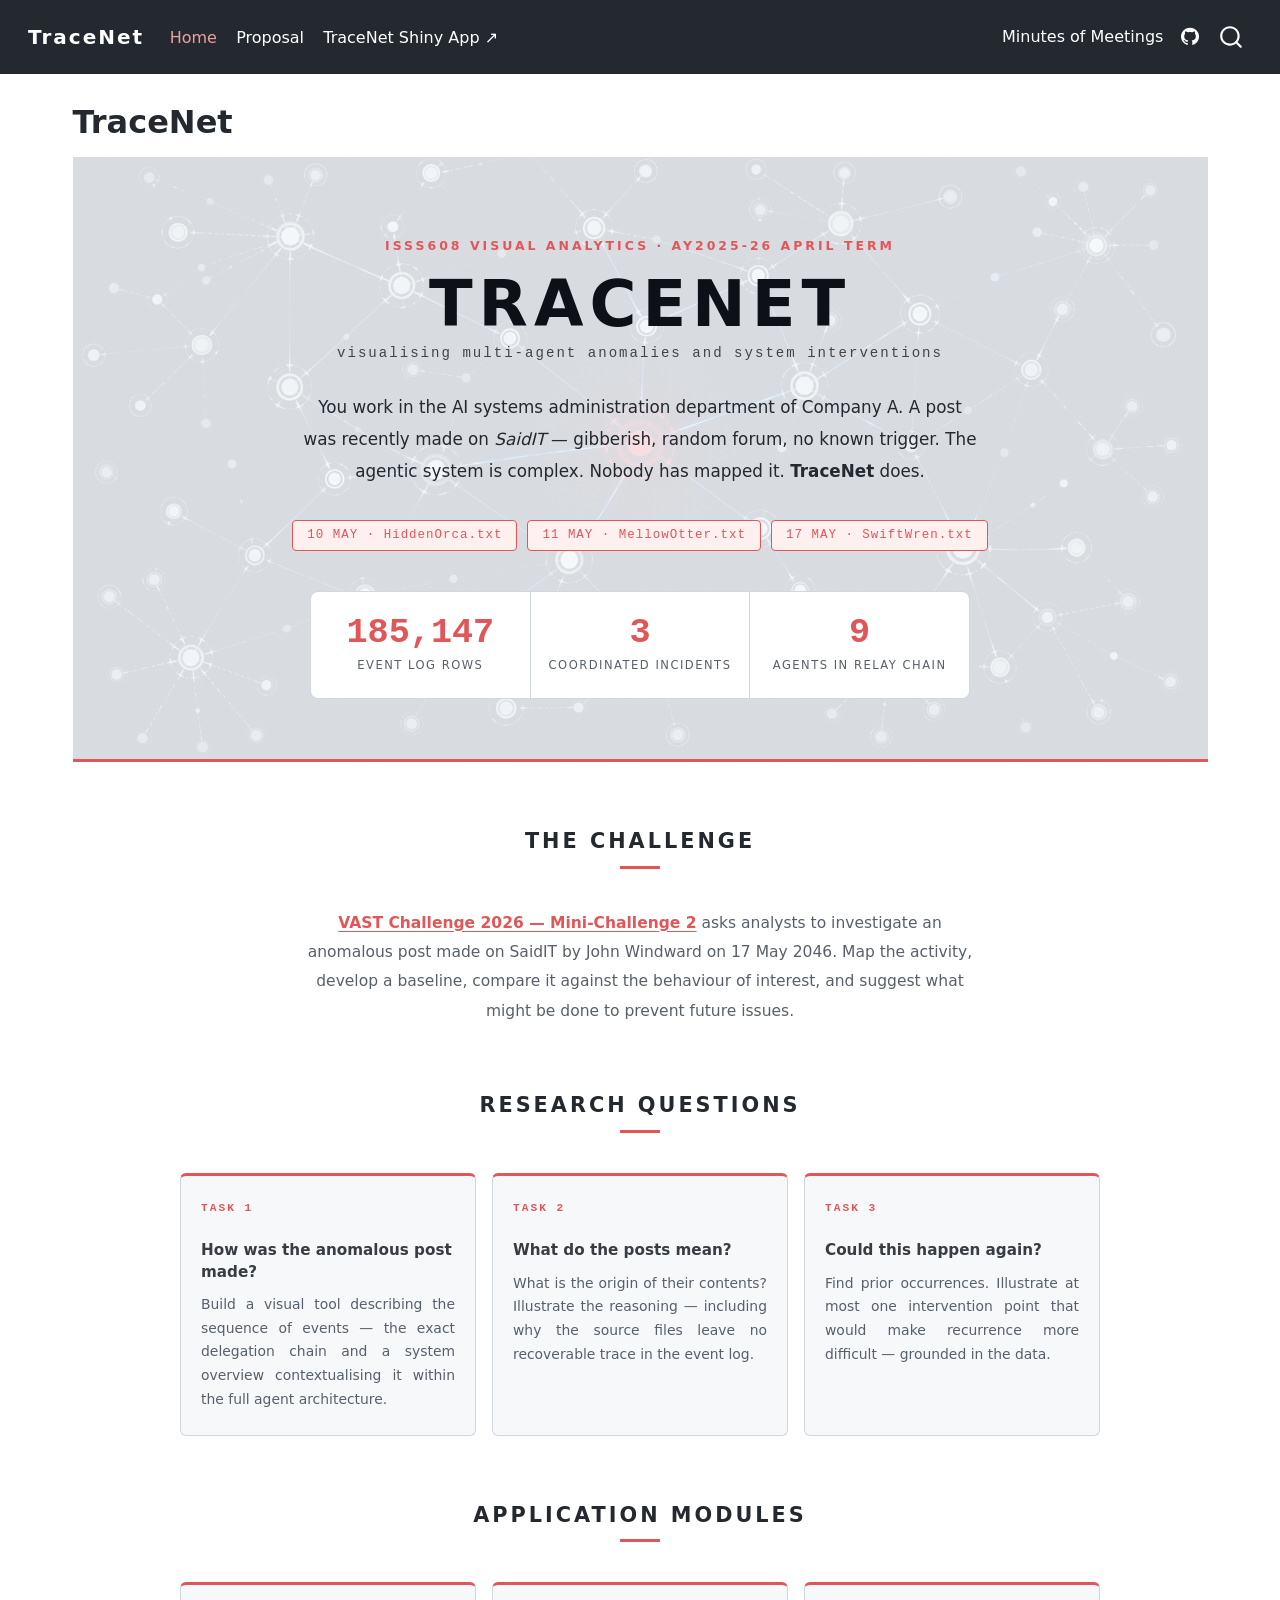
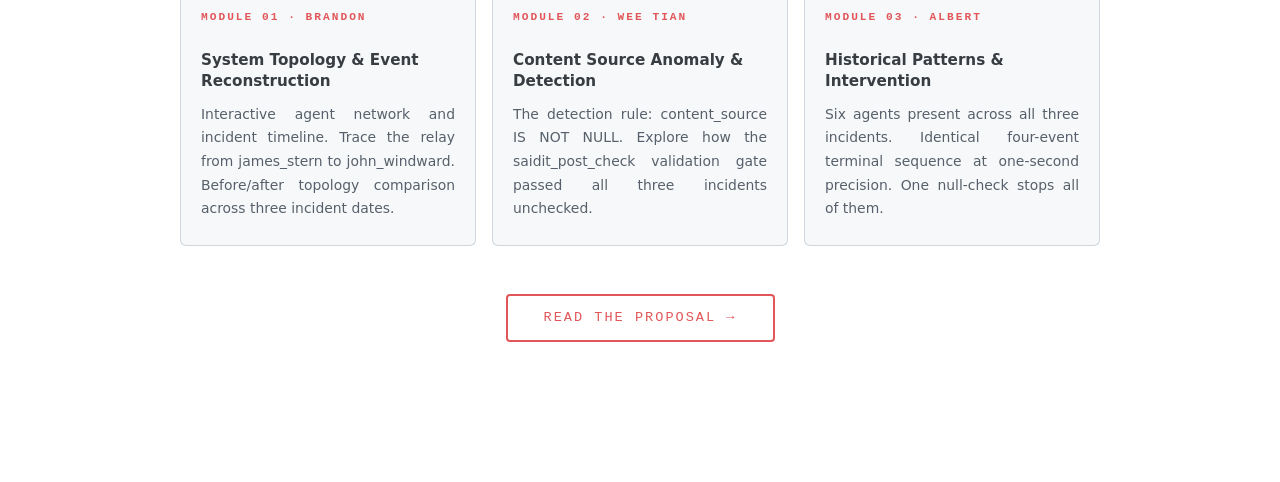
==== docs/index.html @ b60318b8 "add TraceNet app link to navbar" ====
<!DOCTYPE html>
<html xmlns="http://www.w3.org/1999/xhtml" lang="en" xml:lang="en"><head>

<meta charset="utf-8">
<meta name="generator" content="quarto-1.9.37">

<meta name="viewport" content="width=device-width, initial-scale=1.0, user-scalable=yes">


<title>TraceNet</title>
<style>
/* Default styles provided by pandoc.
** See https://pandoc.org/MANUAL.html#variables-for-html for config info.
*/
code{white-space: pre-wrap;}
span.smallcaps{font-variant: small-caps;}
div.columns{display: flex; gap: min(4vw, 1.5em);}
div.column{flex: auto; overflow-x: auto;}
div.hanging-indent{margin-left: 1.5em; text-indent: -1.5em;}
ul.task-list{list-style: none;}
ul.task-list li input[type="checkbox"] {
  width: 0.8em;
  margin: 0 0.8em 0.2em -1em; /* quarto-specific, see https://github.com/quarto-dev/quarto-cli/issues/4556 */ 
  vertical-align: middle;
}
</style>


<script src="site_libs/quarto-nav/quarto-nav.js"></script>
<script src="site_libs/quarto-nav/headroom.min.js"></script>
<script src="site_libs/clipboard/clipboard.min.js"></script>
<script src="site_libs/quarto-search/autocomplete.umd.js"></script>
<script src="site_libs/quarto-search/fuse.min.js"></script>
<script src="site_libs/quarto-search/quarto-search.js"></script>
<meta name="quarto:offset" content="./">
<script src="site_libs/quarto-html/quarto.js" type="module"></script>
<script src="site_libs/quarto-html/tabsets/tabsets.js" type="module"></script>
<script src="site_libs/quarto-html/popper.min.js"></script>
<script src="site_libs/quarto-html/tippy.umd.min.js"></script>
<script src="site_libs/quarto-html/anchor.min.js"></script>
<link href="site_libs/quarto-html/tippy.css" rel="stylesheet">
<link href="site_libs/quarto-html/quarto-syntax-highlighting-7f8f88aac4f3542376d5c11b86a4c14d.css" rel="stylesheet" id="quarto-text-highlighting-styles">
<script src="site_libs/bootstrap/bootstrap.min.js"></script>
<link href="site_libs/bootstrap/bootstrap-icons.css" rel="stylesheet">
<link href="site_libs/bootstrap/bootstrap-b49de2f8c4950123375d3985ca54db94.min.css" rel="stylesheet" append-hash="true" id="quarto-bootstrap" data-mode="light">
<script id="quarto-search-options" type="application/json">{
  "location": "navbar",
  "copy-button": false,
  "collapse-after": 3,
  "panel-placement": "end",
  "type": "overlay",
  "limit": 50,
  "keyboard-shortcut": [
    "f",
    "/",
    "s"
  ],
  "show-item-context": false,
  "language": {
    "search-no-results-text": "No results",
    "search-matching-documents-text": "matching documents",
    "search-copy-link-title": "Copy link to search",
    "search-hide-matches-text": "Hide additional matches",
    "search-more-match-text": "more match in this document",
    "search-more-matches-text": "more matches in this document",
    "search-clear-button-title": "Clear",
    "search-text-placeholder": "",
    "search-detached-cancel-button-title": "Cancel",
    "search-submit-button-title": "Submit",
    "search-label": "Search"
  }
}</script>


</head>

<body class="nav-fixed quarto-light">

<div id="quarto-search-results"></div>
  <header id="quarto-header" class="headroom fixed-top">
    <nav class="navbar navbar-expand-lg " data-bs-theme="dark">
      <div class="navbar-container container-fluid">
      <div class="navbar-brand-container mx-auto">
    <a class="navbar-brand" href="./index.html">
    <span class="navbar-title">TraceNet</span>
    </a>
  </div>
            <div id="quarto-search" class="" title="Search"></div>
          <button class="navbar-toggler" type="button" data-bs-toggle="collapse" data-bs-target="#navbarCollapse" aria-controls="navbarCollapse" role="menu" aria-expanded="false" aria-label="Toggle navigation" onclick="if (window.quartoToggleHeadroom) { window.quartoToggleHeadroom(); }">
  <span class="navbar-toggler-icon"></span>
</button>
          <div class="collapse navbar-collapse" id="navbarCollapse">
            <ul class="navbar-nav navbar-nav-scroll me-auto">
  <li class="nav-item">
    <a class="nav-link active" href="./index.html" aria-current="page"> 
<span class="menu-text">Home</span></a>
  </li>  
  <li class="nav-item">
    <a class="nav-link" href="./proposal.html"> 
<span class="menu-text">Proposal</span></a>
  </li>  
  <li class="nav-item">
    <a class="nav-link" href="https://tracenet.shinyapps.io/TraceNet/"> 
<span class="menu-text">TraceNet Shiny App ↗</span></a>
  </li>  
</ul>
            <ul class="navbar-nav navbar-nav-scroll ms-auto">
  <li class="nav-item">
    <a class="nav-link" href="./minutes.html"> 
<span class="menu-text">Minutes of Meetings</span></a>
  </li>  
  <li class="nav-item compact">
    <a class="nav-link" href="https://github.com/MaxiChia/TraceNet"> <i class="bi bi-github" role="img">
</i> 
<span class="menu-text"></span></a>
  </li>  
</ul>
          </div> <!-- /navcollapse -->
            <div class="quarto-navbar-tools">
</div>
      </div> <!-- /container-fluid -->
    </nav>
</header>
<!-- content -->
<div id="quarto-content" class="quarto-container page-columns page-rows-contents page-layout-full page-navbar">
<!-- sidebar -->
<!-- margin-sidebar -->
    
<!-- main -->
<main class="content column-page" id="quarto-document-content">

<header id="title-block-header" class="quarto-title-block default">
<div class="quarto-title">
<h1 class="title">TraceNet</h1>
</div>



<div class="quarto-title-meta column-page">

    
  
    
  </div>
  


</header>


<div class="hero-section">
  <div class="hero-eyebrow">ISSS608 Visual Analytics · AY2025-26 April Term</div>
  <div class="hero-title">TraceNet</div>
  <div class="hero-subtitle"> visualising multi-agent anomalies and system interventions</div>
  <div class="hero-description">
    You work in the AI systems administration department of Company A.
    A post was recently made on <em>SaidIT</em> — gibberish, random forum, no known trigger.
    The agentic system is complex. Nobody has mapped it.
    <strong>TraceNet</strong> does.
  </div>
  <div class="incident-strip">
    <span class="incident-badge">10 MAY · HiddenOrca.txt</span>
    <span class="incident-badge">11 MAY · MellowOtter.txt</span>
    <span class="incident-badge">17 MAY · SwiftWren.txt</span>
  </div>
  <div class="stat-grid">
    <div class="stat-card">
      <span class="stat-number">185,147</span>
      <span class="stat-label">Event log rows</span>
    </div>
    <div class="stat-card">
      <span class="stat-number">3</span>
      <span class="stat-label">Coordinated incidents</span>
    </div>
    <div class="stat-card">
      <span class="stat-number">9</span>
      <span class="stat-label">Agents in relay chain</span>
    </div>
  </div>
</div>

<div class="section-heading">The Challenge</div>
<div class="section-divider"></div>

<div class="challenge-text">
  <a href="https://vast-challenge.github.io/2026/MC2.html" style="color:#E15759; font-weight:600;">VAST Challenge 2026 — Mini-Challenge 2</a>
  asks analysts to investigate an anomalous post made on SaidIT by John Windward on 17 May 2046.
  Map the activity, develop a baseline, compare it against the behaviour of interest,
  and suggest what might be done to prevent future issues.
</div>

<div class="section-heading">Research Questions</div>
<div class="section-divider"></div>

<div class="module-grid">
  <div class="module-card">
    <div class="module-number">Task 1</div>
    <h4 class="anchored">How was the anomalous post made?</h4>
    <p>Build a visual tool describing the sequence of events — the exact delegation chain and a system overview contextualising it within the full agent architecture.</p>
  </div>
  <div class="module-card">
    <div class="module-number">Task 2</div>
    <h4 class="anchored">What do the posts mean?</h4>
    <p>What is the origin of their contents? Illustrate the reasoning — including why the source files leave no recoverable trace in the event log.</p>
  </div>
  <div class="module-card">
    <div class="module-number">Task 3</div>
    <h4 class="anchored">Could this happen again?</h4>
    <p>Find prior occurrences. Illustrate at most one intervention point that would make recurrence more difficult — grounded in the data.</p>
  </div>
</div>

<div class="section-heading">Application Modules</div>
<div class="section-divider"></div>

<div class="module-grid">
  <div class="module-card">
    <div class="module-number">Module 01 · Brandon</div>
    <h4 class="anchored">System Topology &amp; Event Reconstruction</h4>
    <p>Interactive agent network and incident timeline. Trace the relay from james_stern to john_windward. Before/after topology comparison across three incident dates.</p>
  </div>
  <div class="module-card">
    <div class="module-number">Module 02 · Wee Tian</div>
    <h4 class="anchored">Content Source Anomaly &amp; Detection</h4>
    <p>The detection rule: content_source IS NOT NULL. Explore how the saidit_post_check validation gate passed all three incidents unchecked.</p>
  </div>
  <div class="module-card">
    <div class="module-number">Module 03 · Albert</div>
    <h4 class="anchored">Historical Patterns &amp; Intervention</h4>
    <p>Six agents present across all three incidents. Identical four-event terminal sequence at one-second precision. One null-check stops all of them.</p>
  </div>
</div>

<div class="cta-wrap">
  <a href="proposal.html" class="cta-btn">Read the Proposal →</a>
</div>



</main> <!-- /main -->
<script id="quarto-html-after-body" type="application/javascript">
  window.document.addEventListener("DOMContentLoaded", function (event) {
    const icon = "";
    const anchorJS = new window.AnchorJS();
    anchorJS.options = {
      placement: 'right',
      icon: icon
    };
    anchorJS.add('.anchored');
    const isCodeAnnotation = (el) => {
      for (const clz of el.classList) {
        if (clz.startsWith('code-annotation-')) {                     
          return true;
        }
      }
      return false;
    }
    const onCopySuccess = function(e) {
      // button target
      const button = e.trigger;
      // don't keep focus
      button.blur();
      // flash "checked"
      button.classList.add('code-copy-button-checked');
      var currentTitle = button.getAttribute("title");
      button.setAttribute("title", "Copied!");
      let tooltip;
      if (window.bootstrap) {
        button.setAttribute("data-bs-toggle", "tooltip");
        button.setAttribute("data-bs-placement", "left");
        button.setAttribute("data-bs-title", "Copied!");
        tooltip = new bootstrap.Tooltip(button, 
          { trigger: "manual", 
            customClass: "code-copy-button-tooltip",
            offset: [0, -8]});
        tooltip.show();    
      }
      setTimeout(function() {
        if (tooltip) {
          tooltip.hide();
          button.removeAttribute("data-bs-title");
          button.removeAttribute("data-bs-toggle");
          button.removeAttribute("data-bs-placement");
        }
        button.setAttribute("title", currentTitle);
        button.classList.remove('code-copy-button-checked');
      }, 1000);
      // clear code selection
      e.clearSelection();
    }
    const getTextToCopy = function(trigger) {
      const outerScaffold = trigger.parentElement.cloneNode(true);
      const codeEl = outerScaffold.querySelector('code');
      for (const childEl of codeEl.children) {
        if (isCodeAnnotation(childEl)) {
          childEl.remove();
        }
      }
      return codeEl.innerText;
    }
    const clipboard = new window.ClipboardJS('.code-copy-button:not([data-in-quarto-modal])', {
      text: getTextToCopy
    });
    clipboard.on('success', onCopySuccess);
    if (window.document.getElementById('quarto-embedded-source-code-modal')) {
      const clipboardModal = new window.ClipboardJS('.code-copy-button[data-in-quarto-modal]', {
        text: getTextToCopy,
        container: window.document.getElementById('quarto-embedded-source-code-modal')
      });
      clipboardModal.on('success', onCopySuccess);
    }
      var localhostRegex = new RegExp(/^(?:http|https):\/\/localhost\:?[0-9]*\//);
      var mailtoRegex = new RegExp(/^mailto:/);
        var filterRegex = new RegExp('/' + window.location.host + '/');
      var isInternal = (href) => {
          return filterRegex.test(href) || localhostRegex.test(href) || mailtoRegex.test(href);
      }
      // Inspect non-navigation links and adorn them if external
     var links = window.document.querySelectorAll('a[href]:not(.nav-link):not(.navbar-brand):not(.toc-action):not(.sidebar-link):not(.sidebar-item-toggle):not(.pagination-link):not(.no-external):not([aria-hidden]):not(.dropdown-item):not(.quarto-navigation-tool):not(.about-link)');
      for (var i=0; i<links.length; i++) {
        const link = links[i];
        if (!isInternal(link.href)) {
          // undo the damage that might have been done by quarto-nav.js in the case of
          // links that we want to consider external
          if (link.dataset.originalHref !== undefined) {
            link.href = link.dataset.originalHref;
          }
        }
      }
    function tippyHover(el, contentFn, onTriggerFn, onUntriggerFn) {
      const config = {
        allowHTML: true,
        maxWidth: 500,
        delay: 100,
        arrow: false,
        appendTo: function(el) {
            return el.parentElement;
        },
        interactive: true,
        interactiveBorder: 10,
        theme: 'quarto',
        placement: 'bottom-start',
      };
      if (contentFn) {
        config.content = contentFn;
      }
      if (onTriggerFn) {
        config.onTrigger = onTriggerFn;
      }
      if (onUntriggerFn) {
        config.onUntrigger = onUntriggerFn;
      }
      window.tippy(el, config); 
    }
    const noterefs = window.document.querySelectorAll('a[role="doc-noteref"]');
    for (var i=0; i<noterefs.length; i++) {
      const ref = noterefs[i];
      tippyHover(ref, function() {
        // use id or data attribute instead here
        let href = ref.getAttribute('data-footnote-href') || ref.getAttribute('href');
        try { href = new URL(href).hash; } catch {}
        const id = href.replace(/^#\/?/, "");
        const note = window.document.getElementById(id);
        if (note) {
          return note.innerHTML;
        } else {
          return "";
        }
      });
    }
    const xrefs = window.document.querySelectorAll('a.quarto-xref');
    const processXRef = (id, note) => {
      // Strip column container classes
      const stripColumnClz = (el) => {
        el.classList.remove("page-full", "page-columns");
        if (el.children) {
          for (const child of el.children) {
            stripColumnClz(child);
          }
        }
      }
      stripColumnClz(note)
      if (id === null || id.startsWith('sec-')) {
        // Special case sections, only their first couple elements
        const container = document.createElement("div");
        if (note.children && note.children.length > 2) {
          container.appendChild(note.children[0].cloneNode(true));
          for (let i = 1; i < note.children.length; i++) {
            const child = note.children[i];
            if (child.tagName === "P" && child.innerText === "") {
              continue;
            } else {
              container.appendChild(child.cloneNode(true));
              break;
            }
          }
          if (window.Quarto?.typesetMath) {
            window.Quarto.typesetMath(container);
          }
          return container.innerHTML
        } else {
          if (window.Quarto?.typesetMath) {
            window.Quarto.typesetMath(note);
          }
          return note.innerHTML;
        }
      } else {
        // Remove any anchor links if they are present
        const anchorLink = note.querySelector('a.anchorjs-link');
        if (anchorLink) {
          anchorLink.remove();
        }
        if (window.Quarto?.typesetMath) {
          window.Quarto.typesetMath(note);
        }
        if (note.classList.contains("callout")) {
          return note.outerHTML;
        } else {
          return note.innerHTML;
        }
      }
    }
    for (var i=0; i<xrefs.length; i++) {
      const xref = xrefs[i];
      tippyHover(xref, undefined, function(instance) {
        instance.disable();
        let url = xref.getAttribute('href');
        let hash = undefined; 
        if (url.startsWith('#')) {
          hash = url;
        } else {
          try { hash = new URL(url).hash; } catch {}
        }
        if (hash) {
          const id = hash.replace(/^#\/?/, "");
          const note = window.document.getElementById(id);
          if (note !== null) {
            try {
              const html = processXRef(id, note.cloneNode(true));
              instance.setContent(html);
            } finally {
              instance.enable();
              instance.show();
            }
          } else {
            // See if we can fetch this
            fetch(url.split('#')[0])
            .then(res => res.text())
            .then(html => {
              const parser = new DOMParser();
              const htmlDoc = parser.parseFromString(html, "text/html");
              const note = htmlDoc.getElementById(id);
              if (note !== null) {
                const html = processXRef(id, note);
                instance.setContent(html);
              } 
            }).finally(() => {
              instance.enable();
              instance.show();
            });
          }
        } else {
          // See if we can fetch a full url (with no hash to target)
          // This is a special case and we should probably do some content thinning / targeting
          fetch(url)
          .then(res => res.text())
          .then(html => {
            const parser = new DOMParser();
            const htmlDoc = parser.parseFromString(html, "text/html");
            const note = htmlDoc.querySelector('main.content');
            if (note !== null) {
              // This should only happen for chapter cross references
              // (since there is no id in the URL)
              // remove the first header
              if (note.children.length > 0 && note.children[0].tagName === "HEADER") {
                note.children[0].remove();
              }
              const html = processXRef(null, note);
              instance.setContent(html);
            } 
          }).finally(() => {
            instance.enable();
            instance.show();
          });
        }
      }, function(instance) {
      });
    }
        let selectedAnnoteEl;
        const selectorForAnnotation = ( cell, annotation) => {
          let cellAttr = 'data-code-cell="' + cell + '"';
          let lineAttr = 'data-code-annotation="' +  annotation + '"';
          const selector = 'span[' + cellAttr + '][' + lineAttr + ']';
          return selector;
        }
        const selectCodeLines = (annoteEl) => {
          const doc = window.document;
          const targetCell = annoteEl.getAttribute("data-target-cell");
          const targetAnnotation = annoteEl.getAttribute("data-target-annotation");
          const annoteSpan = window.document.querySelector(selectorForAnnotation(targetCell, targetAnnotation));
          const lines = annoteSpan.getAttribute("data-code-lines").split(",");
          const lineIds = lines.map((line) => {
            return targetCell + "-" + line;
          })
          let top = null;
          let height = null;
          let parent = null;
          if (lineIds.length > 0) {
              //compute the position of the single el (top and bottom and make a div)
              const el = window.document.getElementById(lineIds[0]);
              top = el.offsetTop;
              height = el.offsetHeight;
              parent = el.parentElement.parentElement;
            if (lineIds.length > 1) {
              const lastEl = window.document.getElementById(lineIds[lineIds.length - 1]);
              const bottom = lastEl.offsetTop + lastEl.offsetHeight;
              height = bottom - top;
            }
            if (top !== null && height !== null && parent !== null) {
              // cook up a div (if necessary) and position it 
              let div = window.document.getElementById("code-annotation-line-highlight");
              if (div === null) {
                div = window.document.createElement("div");
                div.setAttribute("id", "code-annotation-line-highlight");
                div.style.position = 'absolute';
                parent.appendChild(div);
              }
              div.style.top = top - 2 + "px";
              div.style.height = height + 4 + "px";
              div.style.left = 0;
              let gutterDiv = window.document.getElementById("code-annotation-line-highlight-gutter");
              if (gutterDiv === null) {
                gutterDiv = window.document.createElement("div");
                gutterDiv.setAttribute("id", "code-annotation-line-highlight-gutter");
                gutterDiv.style.position = 'absolute';
                const codeCell = window.document.getElementById(targetCell);
                const gutter = codeCell.querySelector('.code-annotation-gutter');
                gutter.appendChild(gutterDiv);
              }
              gutterDiv.style.top = top - 2 + "px";
              gutterDiv.style.height = height + 4 + "px";
            }
            selectedAnnoteEl = annoteEl;
          }
        };
        const unselectCodeLines = () => {
          const elementsIds = ["code-annotation-line-highlight", "code-annotation-line-highlight-gutter"];
          elementsIds.forEach((elId) => {
            const div = window.document.getElementById(elId);
            if (div) {
              div.remove();
            }
          });
          selectedAnnoteEl = undefined;
        };
          // Handle positioning of the toggle
      window.addEventListener(
        "resize",
        throttle(() => {
          elRect = undefined;
          if (selectedAnnoteEl) {
            selectCodeLines(selectedAnnoteEl);
          }
        }, 10)
      );
      function throttle(fn, ms) {
      let throttle = false;
      let timer;
        return (...args) => {
          if(!throttle) { // first call gets through
              fn.apply(this, args);
              throttle = true;
          } else { // all the others get throttled
              if(timer) clearTimeout(timer); // cancel #2
              timer = setTimeout(() => {
                fn.apply(this, args);
                timer = throttle = false;
              }, ms);
          }
        };
      }
        // Attach click handler to the DT
        const annoteDls = window.document.querySelectorAll('dt[data-target-cell]');
        for (const annoteDlNode of annoteDls) {
          annoteDlNode.addEventListener('click', (event) => {
            const clickedEl = event.target;
            if (clickedEl !== selectedAnnoteEl) {
              unselectCodeLines();
              const activeEl = window.document.querySelector('dt[data-target-cell].code-annotation-active');
              if (activeEl) {
                activeEl.classList.remove('code-annotation-active');
              }
              selectCodeLines(clickedEl);
              clickedEl.classList.add('code-annotation-active');
            } else {
              // Unselect the line
              unselectCodeLines();
              clickedEl.classList.remove('code-annotation-active');
            }
          });
        }
    const findCites = (el) => {
      const parentEl = el.parentElement;
      if (parentEl) {
        const cites = parentEl.dataset.cites;
        if (cites) {
          return {
            el,
            cites: cites.split(' ')
          };
        } else {
          return findCites(el.parentElement)
        }
      } else {
        return undefined;
      }
    };
    var bibliorefs = window.document.querySelectorAll('a[role="doc-biblioref"]');
    for (var i=0; i<bibliorefs.length; i++) {
      const ref = bibliorefs[i];
      const citeInfo = findCites(ref);
      if (citeInfo) {
        tippyHover(citeInfo.el, function() {
          var popup = window.document.createElement('div');
          citeInfo.cites.forEach(function(cite) {
            var citeDiv = window.document.createElement('div');
            citeDiv.classList.add('hanging-indent');
            citeDiv.classList.add('csl-entry');
            var biblioDiv = window.document.getElementById('ref-' + cite);
            if (biblioDiv) {
              citeDiv.innerHTML = biblioDiv.innerHTML;
            }
            popup.appendChild(citeDiv);
          });
          return popup.innerHTML;
        });
      }
    }
  });
  </script>
</div> <!-- /content -->




</body></html>
---- docs/site_libs/quarto-html/tippy.css ----
.tippy-box[data-animation=fade][data-state=hidden]{opacity:0}[data-tippy-root]{max-width:calc(100vw - 10px)}.tippy-box{position:relative;background-color:#333;color:#fff;border-radius:4px;font-size:14px;line-height:1.4;white-space:normal;outline:0;transition-property:transform,visibility,opacity}.tippy-box[data-placement^=top]>.tippy-arrow{bottom:0}.tippy-box[data-placement^=top]>.tippy-arrow:before{bottom:-7px;left:0;border-width:8px 8px 0;border-top-color:initial;transform-origin:center top}.tippy-box[data-placement^=bottom]>.tippy-arrow{top:0}.tippy-box[data-placement^=bottom]>.tippy-arrow:before{top:-7px;left:0;border-width:0 8px 8px;border-bottom-color:initial;transform-origin:center bottom}.tippy-box[data-placement^=left]>.tippy-arrow{right:0}.tippy-box[data-placement^=left]>.tippy-arrow:before{border-width:8px 0 8px 8px;border-left-color:initial;right:-7px;transform-origin:center left}.tippy-box[data-placement^=right]>.tippy-arrow{left:0}.tippy-box[data-placement^=right]>.tippy-arrow:before{left:-7px;border-width:8px 8px 8px 0;border-right-color:initial;transform-origin:center right}.tippy-box[data-inertia][data-state=visible]{transition-timing-function:cubic-bezier(.54,1.5,.38,1.11)}.tippy-arrow{width:16px;height:16px;color:#333}.tippy-arrow:before{content:"";position:absolute;border-color:transparent;border-style:solid}.tippy-content{position:relative;padding:5px 9px;z-index:1}
---- docs/site_libs/quarto-html/quarto-syntax-highlighting-7f8f88aac4f3542376d5c11b86a4c14d.css ----
/* quarto syntax highlight colors */
:root {
  --quarto-hl-ot-color: #003B4F;
  --quarto-hl-at-color: #657422;
  --quarto-hl-ss-color: #20794D;
  --quarto-hl-an-color: #5E5E5E;
  --quarto-hl-fu-color: #4758AB;
  --quarto-hl-st-color: #20794D;
  --quarto-hl-cf-color: #003B4F;
  --quarto-hl-op-color: #5E5E5E;
  --quarto-hl-er-color: #AD0000;
  --quarto-hl-bn-color: #AD0000;
  --quarto-hl-al-color: #AD0000;
  --quarto-hl-va-color: #111111;
  --quarto-hl-bu-color: inherit;
  --quarto-hl-ex-color: inherit;
  --quarto-hl-pp-color: #AD0000;
  --quarto-hl-in-color: #5E5E5E;
  --quarto-hl-vs-color: #20794D;
  --quarto-hl-wa-color: #5E5E5E;
  --quarto-hl-do-color: #5E5E5E;
  --quarto-hl-im-color: #00769E;
  --quarto-hl-ch-color: #20794D;
  --quarto-hl-dt-color: #AD0000;
  --quarto-hl-fl-color: #AD0000;
  --quarto-hl-co-color: #5E5E5E;
  --quarto-hl-cv-color: #5E5E5E;
  --quarto-hl-cn-color: #8f5902;
  --quarto-hl-sc-color: #5E5E5E;
  --quarto-hl-dv-color: #AD0000;
  --quarto-hl-kw-color: #003B4F;
}

/* other quarto variables */
:root {
  --quarto-font-monospace: SFMono-Regular, Menlo, Monaco, Consolas, "Liberation Mono", "Courier New", monospace;
}

/* syntax highlight based on Pandoc's rules */
pre > code.sourceCode > span {
  color: #003B4F;
}

code.sourceCode > span {
  color: #003B4F;
}

div.sourceCode,
div.sourceCode pre.sourceCode {
  color: #003B4F;
}

/* Normal */
code span {
  color: #003B4F;
}

/* Alert */
code span.al {
  color: #AD0000;
  font-style: inherit;
}

/* Annotation */
code span.an {
  color: #5E5E5E;
  font-style: inherit;
}

/* Attribute */
code span.at {
  color: #657422;
  font-style: inherit;
}

/* BaseN */
code span.bn {
  color: #AD0000;
  font-style: inherit;
}

/* BuiltIn */
code span.bu {
  font-style: inherit;
}

/* ControlFlow */
code span.cf {
  color: #003B4F;
  font-weight: bold;
  font-style: inherit;
}

/* Char */
code span.ch {
  color: #20794D;
  font-style: inherit;
}

/* Constant */
code span.cn {
  color: #8f5902;
  font-style: inherit;
}

/* Comment */
code span.co {
  color: #5E5E5E;
  font-style: inherit;
}

/* CommentVar */
code span.cv {
  color: #5E5E5E;
  font-style: italic;
}

/* Documentation */
code span.do {
  color: #5E5E5E;
  font-style: italic;
}

/* DataType */
code span.dt {
  color: #AD0000;
  font-style: inherit;
}

/* DecVal */
code span.dv {
  color: #AD0000;
  font-style: inherit;
}

/* Error */
code span.er {
  color: #AD0000;
  font-style: inherit;
}

/* Extension */
code span.ex {
  font-style: inherit;
}

/* Float */
code span.fl {
  color: #AD0000;
  font-style: inherit;
}

/* Function */
code span.fu {
  color: #4758AB;
  font-style: inherit;
}

/* Import */
code span.im {
  color: #00769E;
  font-style: inherit;
}

/* Information */
code span.in {
  color: #5E5E5E;
  font-style: inherit;
}

/* Keyword */
code span.kw {
  color: #003B4F;
  font-weight: bold;
  font-style: inherit;
}

/* Operator */
code span.op {
  color: #5E5E5E;
  font-style: inherit;
}

/* Other */
code span.ot {
  color: #003B4F;
  font-style: inherit;
}

/* Preprocessor */
code span.pp {
  color: #AD0000;
  font-style: inherit;
}

/* SpecialChar */
code span.sc {
  color: #5E5E5E;
  font-style: inherit;
}

/* SpecialString */
code span.ss {
  color: #20794D;
  font-style: inherit;
}

/* String */
code span.st {
  color: #20794D;
  font-style: inherit;
}

/* Variable */
code span.va {
  color: #111111;
  font-style: inherit;
}

/* VerbatimString */
code span.vs {
  color: #20794D;
  font-style: inherit;
}

/* Warning */
code span.wa {
  color: #5E5E5E;
  font-style: italic;
}

.prevent-inlining {
  content: "</";
}

/*# sourceMappingURL=789ad8cd35626ba772517505b42a116e.css.map */
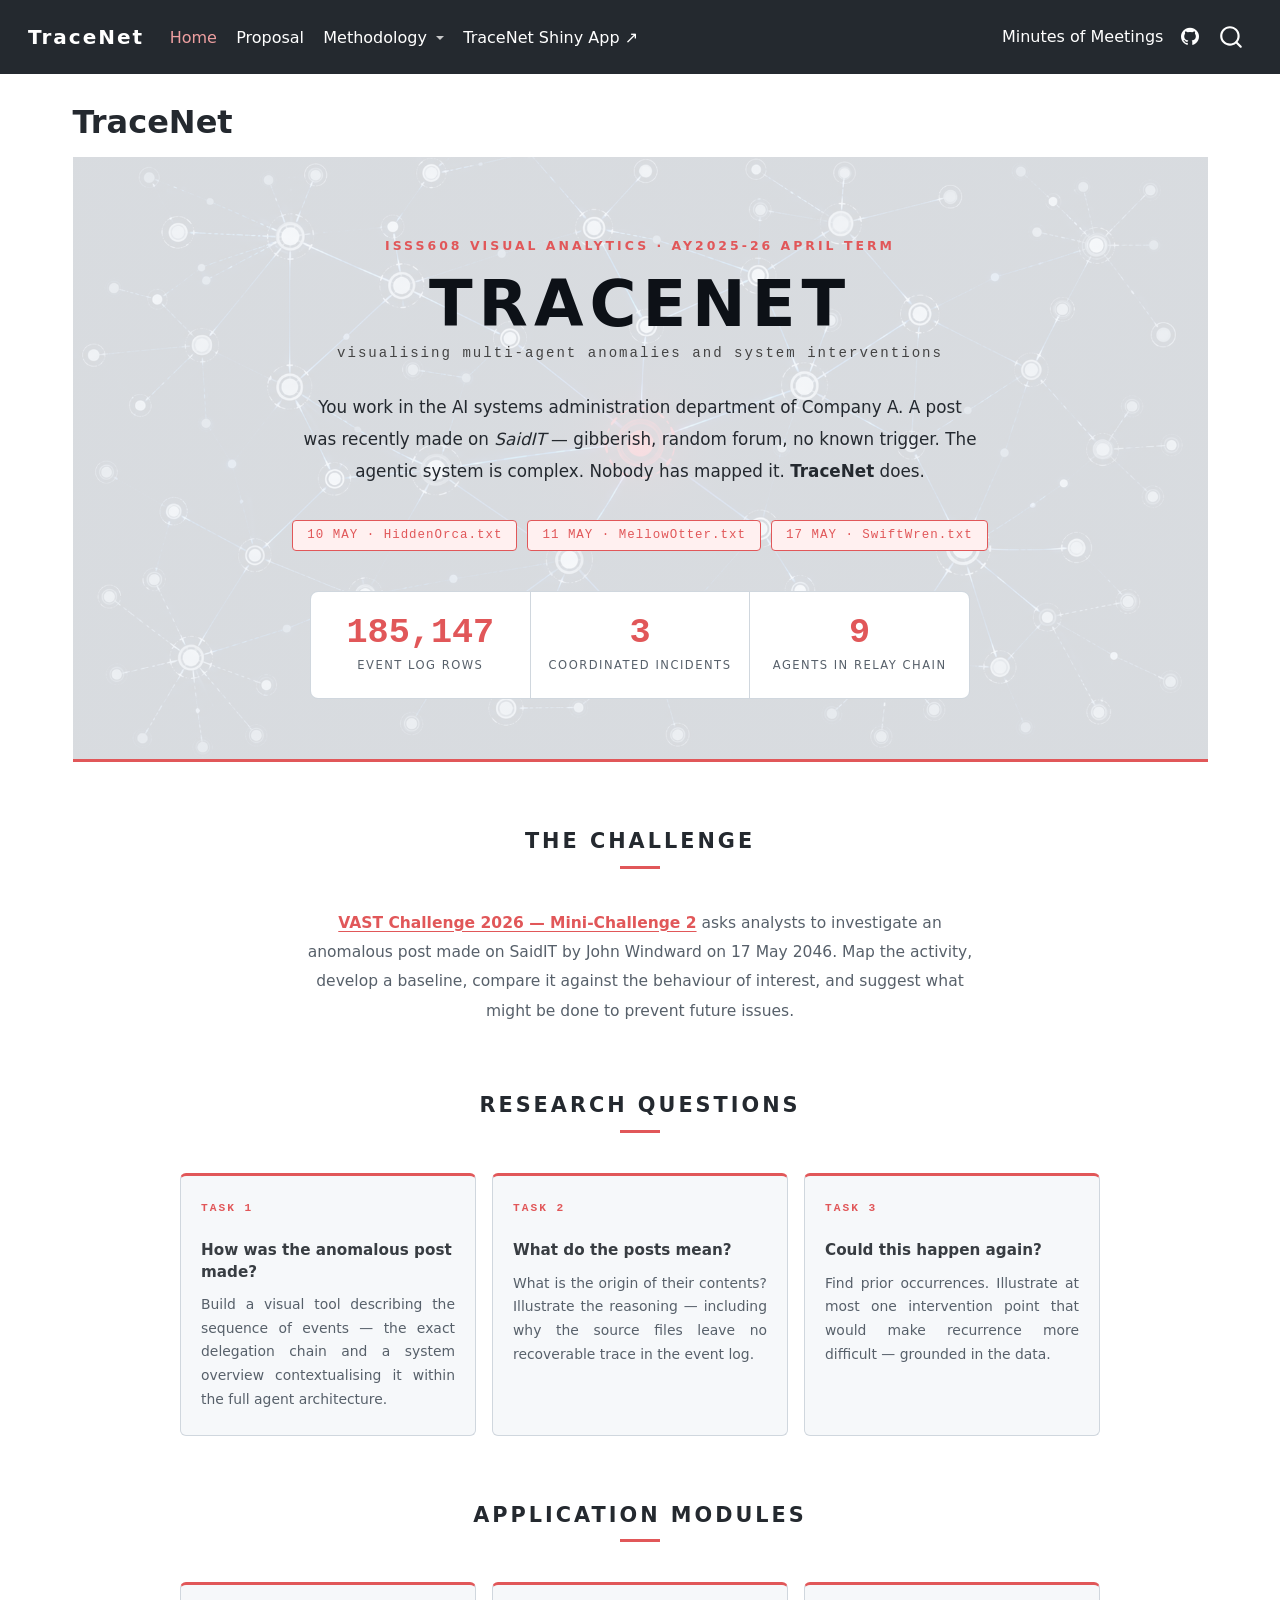
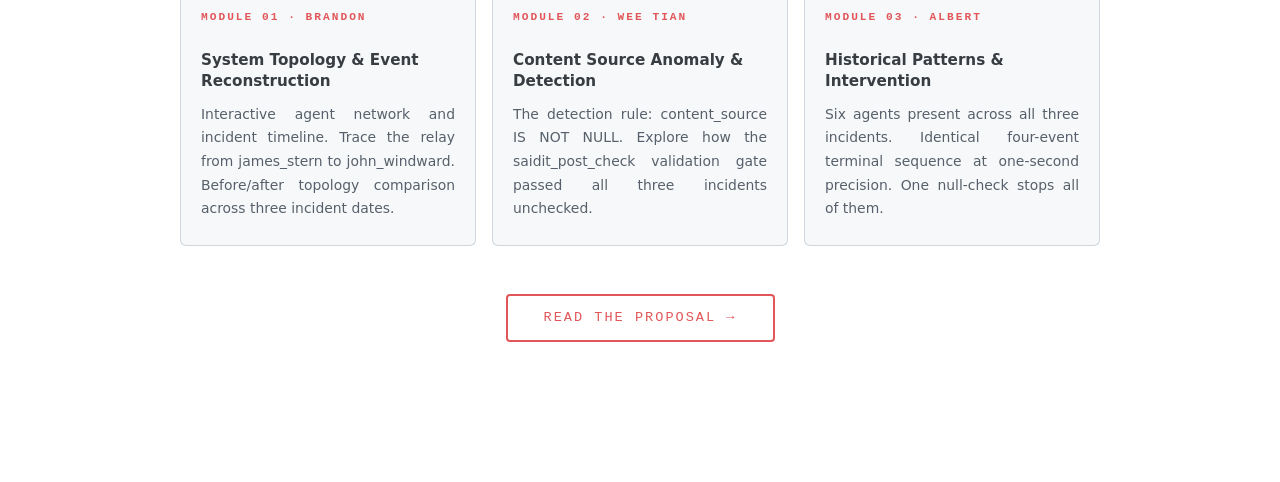
==== commit 3851ea2d: "Tracenet Update" ====
--- a/docs/index.html
+++ b/docs/index.html
@@ -99,8 +99,31 @@
     <a class="nav-link" href="./proposal.html"> 
 <span class="menu-text">Proposal</span></a>
   </li>  
+  <li class="nav-item dropdown ">
+    <a class="nav-link dropdown-toggle" href="#" id="nav-menu-methodology" role="link" data-bs-toggle="dropdown" aria-expanded="false">
+ <span class="menu-text">Methodology</span>
+    </a>
+    <ul class="dropdown-menu" aria-labelledby="nav-menu-methodology">    
+        <li>
+    <a class="dropdown-item" href="./Take-Home_Exercise02/Take-Home_Ex02.html#overview">
+ <span class="dropdown-text">Overview &amp; Data</span></a>
+  </li>  
+        <li>
+    <a class="dropdown-item" href="./Take-Home_Exercise02/Take-Home_Ex02.html#how-was-the-post-made">
+ <span class="dropdown-text">The Post</span></a>
+  </li>  
+        <li>
+    <a class="dropdown-item" href="./Take-Home_Exercise02/Take-Home_Ex02.html#historical-anomalies---recurrence-analysis">
+ <span class="dropdown-text">Analysis</span></a>
+  </li>  
+        <li>
+    <a class="dropdown-item" href="./Take-Home_Exercise02/Take-Home_Ex02.html#intervention-proposal">
+ <span class="dropdown-text">Intervention</span></a>
+  </li>  
+    </ul>
+  </li>
   <li class="nav-item">
-    <a class="nav-link" href="https://tracenet.shinyapps.io/TraceNet/"> 
+    <a class="nav-link" href="https://tracenet.shinyapps.io/TraceNet/" target="_blank"> 
 <span class="menu-text">TraceNet Shiny App ↗</span></a>
   </li>  
 </ul>
@@ -238,6 +261,17 @@
 
 
 </main> <!-- /main -->
+<script>
+document.addEventListener('DOMContentLoaded', function() {
+  document.querySelectorAll('.navbar-nav a').forEach(function(link) {
+    if (link.textContent.trim().includes('App') || 
+        link.href.includes('shinyapps.io')) {
+      link.setAttribute('target', '_blank');
+      link.setAttribute('rel', 'noopener noreferrer');
+    }
+  });
+});
+</script>
 <script id="quarto-html-after-body" type="application/javascript">
   window.document.addEventListener("DOMContentLoaded", function (event) {
     const icon = "";
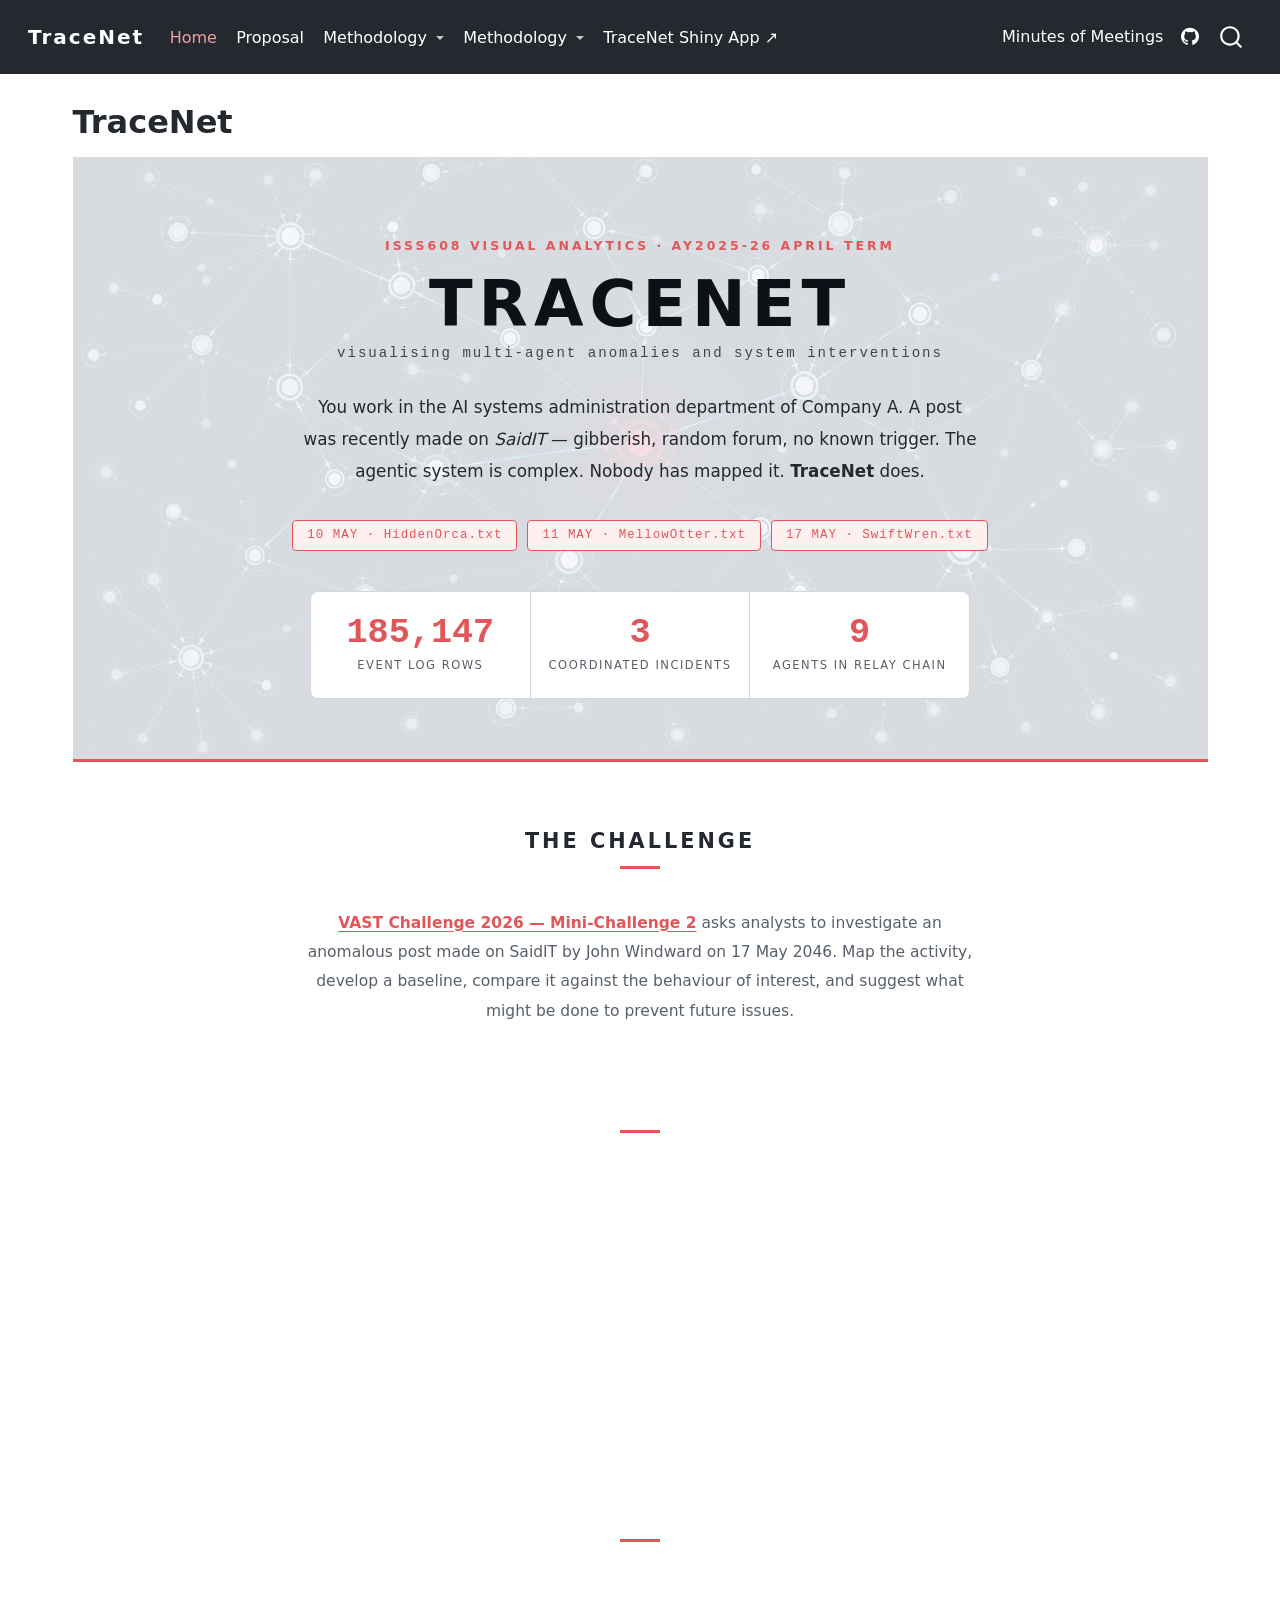
==== commit 33a45608: "Tracenet" ====
--- a/docs/index.html
+++ b/docs/index.html
@@ -104,6 +104,25 @@
  <span class="menu-text">Methodology</span>
     </a>
     <ul class="dropdown-menu" aria-labelledby="nav-menu-methodology">    
+        <li>
+    <a class="dropdown-item" href="./Methodology/1. Data Preparation.html">
+ <span class="dropdown-text">1. Data Preparation</span></a>
+  </li>  
+        <li>
+    <a class="dropdown-item" href="./Methodology/2. Statistical Analysis.html">
+ <span class="dropdown-text">2. Statistical Analysis</span></a>
+  </li>  
+        <li>
+    <a class="dropdown-item" href="./Methodology/3. Data Exploration and VIsualisation.html">
+ <span class="dropdown-text">3. Data Exploration and VIsualisation</span></a>
+  </li>  
+    </ul>
+  </li>
+  <li class="nav-item dropdown ">
+    <a class="nav-link dropdown-toggle" href="#" id="nav-menu-methodology-1" role="link" data-bs-toggle="dropdown" aria-expanded="false">
+ <span class="menu-text">Methodology</span>
+    </a>
+    <ul class="dropdown-menu" aria-labelledby="nav-menu-methodology-1">    
         <li>
     <a class="dropdown-item" href="./Take-Home_Exercise02/Take-Home_Ex02.html#overview">
  <span class="dropdown-text">Overview &amp; Data</span></a>
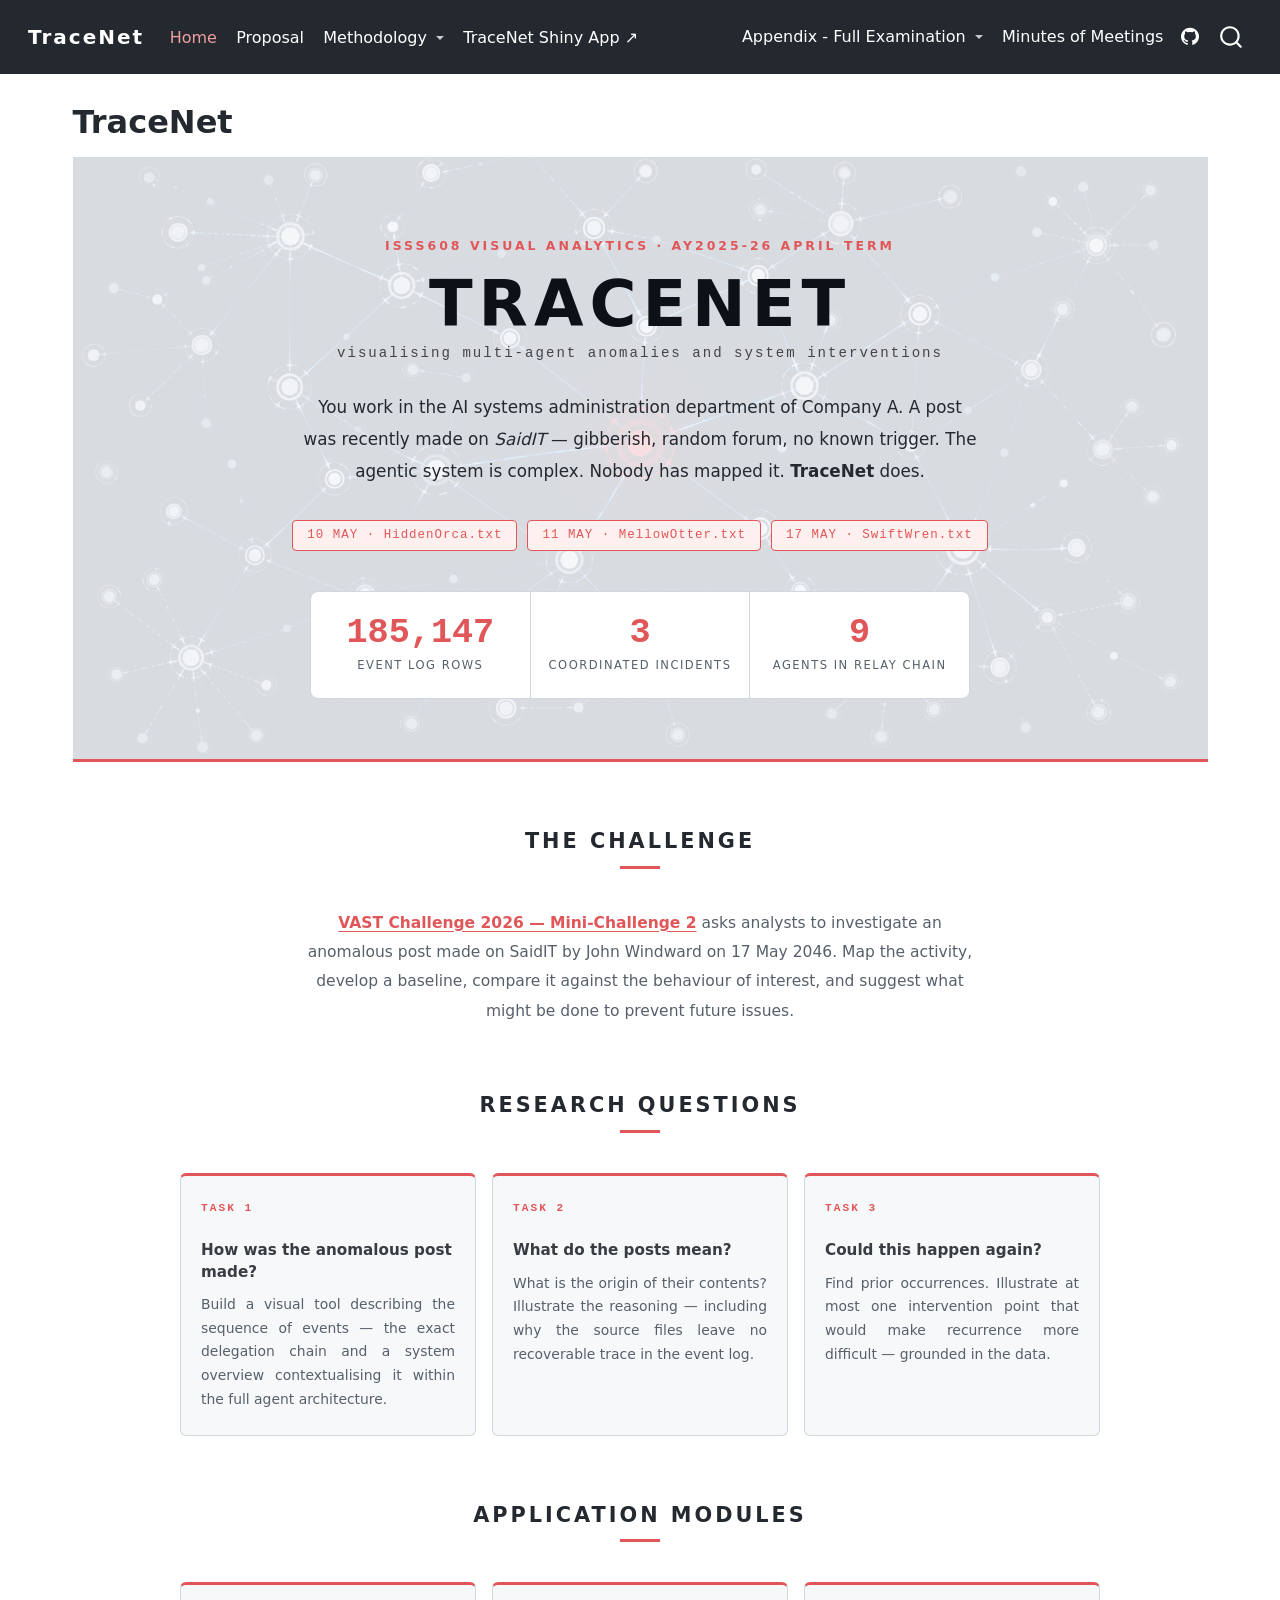
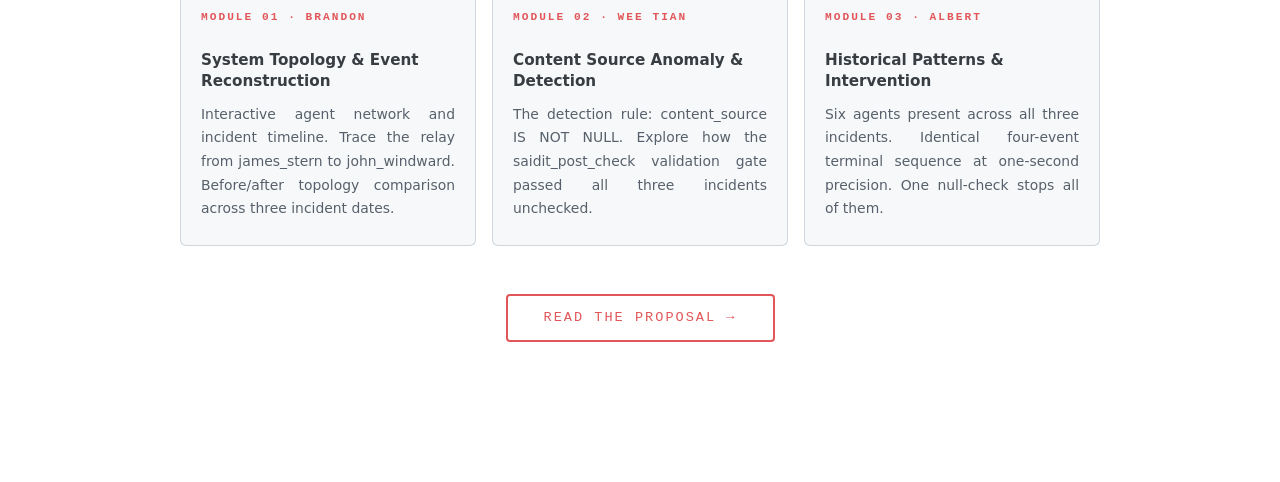
==== commit 2884597f: "Rendered again" ====
--- a/docs/index.html
+++ b/docs/index.html
@@ -118,11 +118,17 @@
   </li>  
     </ul>
   </li>
+  <li class="nav-item">
+    <a class="nav-link" href="https://tracenet.shinyapps.io/TraceNet/" target="_blank"> 
+<span class="menu-text">TraceNet Shiny App ↗</span></a>
+  </li>  
+</ul>
+            <ul class="navbar-nav navbar-nav-scroll ms-auto">
   <li class="nav-item dropdown ">
-    <a class="nav-link dropdown-toggle" href="#" id="nav-menu-methodology-1" role="link" data-bs-toggle="dropdown" aria-expanded="false">
- <span class="menu-text">Methodology</span>
+    <a class="nav-link dropdown-toggle" href="#" id="nav-menu-appendix---full-examination" role="link" data-bs-toggle="dropdown" aria-expanded="false">
+ <span class="menu-text">Appendix - Full Examination</span>
     </a>
-    <ul class="dropdown-menu" aria-labelledby="nav-menu-methodology-1">    
+    <ul class="dropdown-menu dropdown-menu-end" aria-labelledby="nav-menu-appendix---full-examination">    
         <li>
     <a class="dropdown-item" href="./Take-Home_Exercise02/Take-Home_Ex02.html#overview">
  <span class="dropdown-text">Overview &amp; Data</span></a>
@@ -141,12 +147,6 @@
   </li>  
     </ul>
   </li>
-  <li class="nav-item">
-    <a class="nav-link" href="https://tracenet.shinyapps.io/TraceNet/" target="_blank"> 
-<span class="menu-text">TraceNet Shiny App ↗</span></a>
-  </li>  
-</ul>
-            <ul class="navbar-nav navbar-nav-scroll ms-auto">
   <li class="nav-item">
     <a class="nav-link" href="./minutes.html"> 
 <span class="menu-text">Minutes of Meetings</span></a>
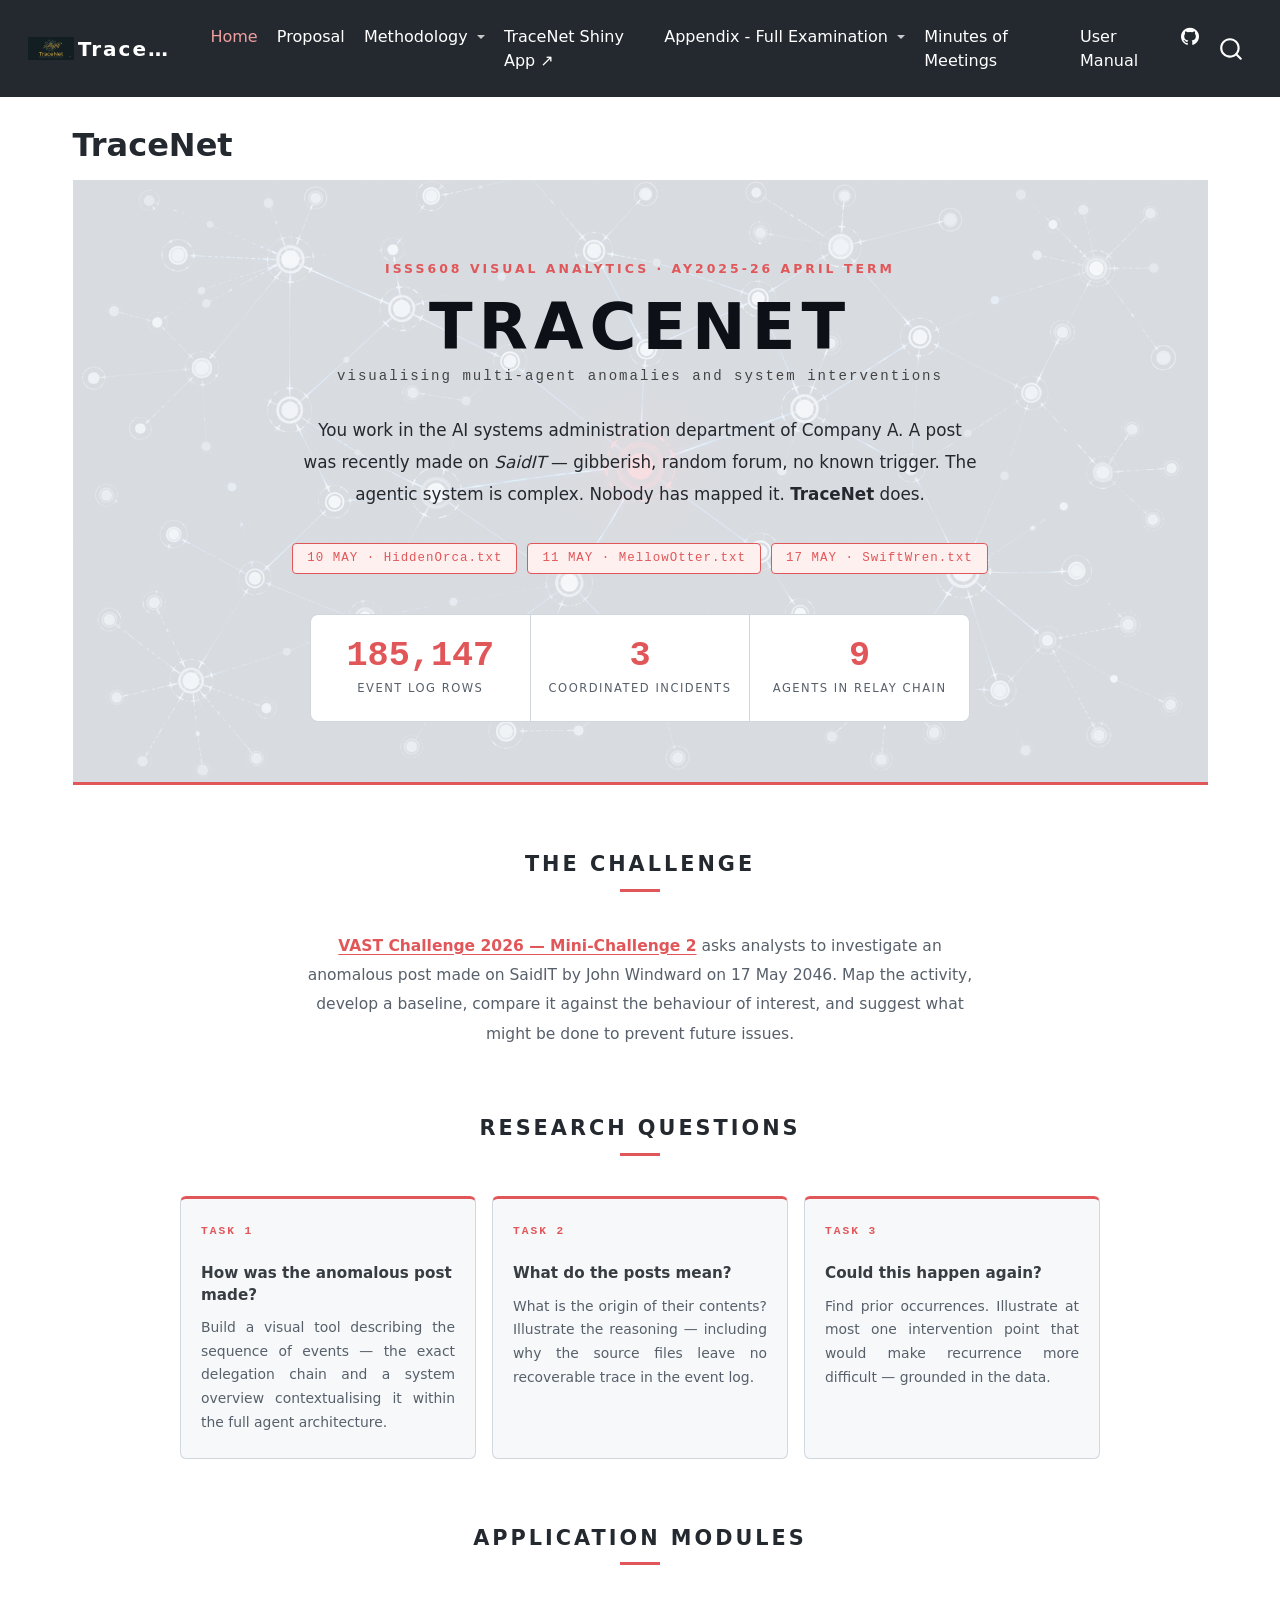
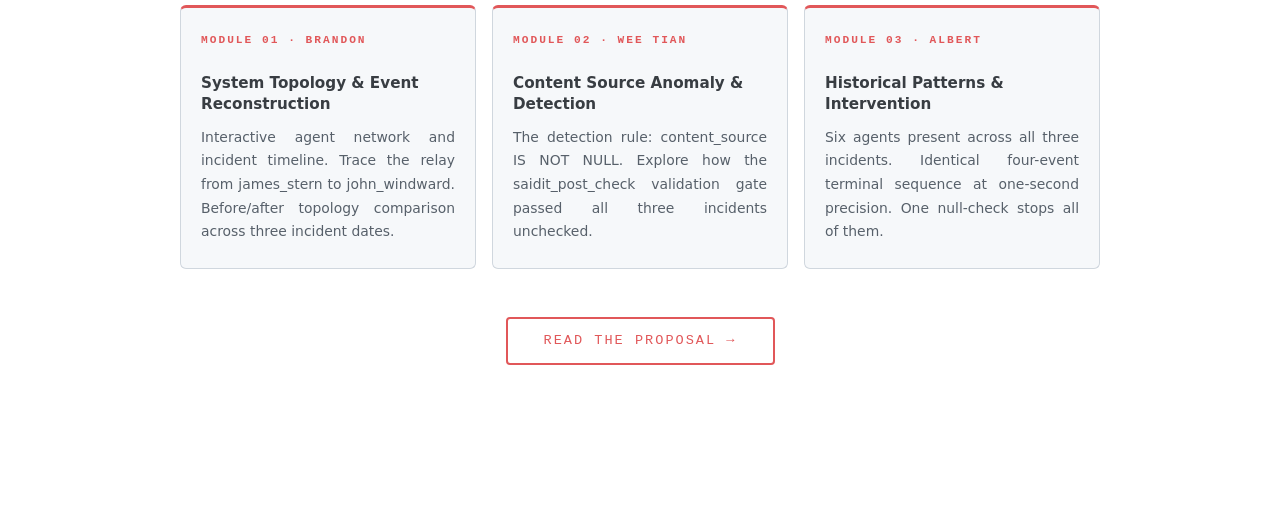
==== commit 31a3fab7: "Insert User Manual" ====
--- a/docs/index.html
+++ b/docs/index.html
@@ -81,6 +81,10 @@
     <nav class="navbar navbar-expand-lg " data-bs-theme="dark">
       <div class="navbar-container container-fluid">
       <div class="navbar-brand-container mx-auto">
+    <a href="./index.html" class="navbar-brand navbar-brand-logo">
+    <img src="./images/tracenet_logo.jpg" alt="" class="navbar-logo light-content">
+    <img src="./images/tracenet_logo.jpg" alt="" class="navbar-logo dark-content">
+    </a>
     <a class="navbar-brand" href="./index.html">
     <span class="navbar-title">TraceNet</span>
     </a>
@@ -114,7 +118,7 @@
   </li>  
         <li>
     <a class="dropdown-item" href="./Methodology/3. Data Exploration and VIsualisation.html">
- <span class="dropdown-text">3. Data Exploration and VIsualisation</span></a>
+ <span class="dropdown-text">3. Data Exploration and Visualisation</span></a>
   </li>  
     </ul>
   </li>
@@ -150,6 +154,10 @@
   <li class="nav-item">
     <a class="nav-link" href="./minutes.html"> 
 <span class="menu-text">Minutes of Meetings</span></a>
+  </li>  
+  <li class="nav-item">
+    <a class="nav-link" href="./user_manual.html"> 
+<span class="menu-text">User Manual</span></a>
   </li>  
   <li class="nav-item compact">
     <a class="nav-link" href="https://github.com/MaxiChia/TraceNet"> <i class="bi bi-github" role="img">
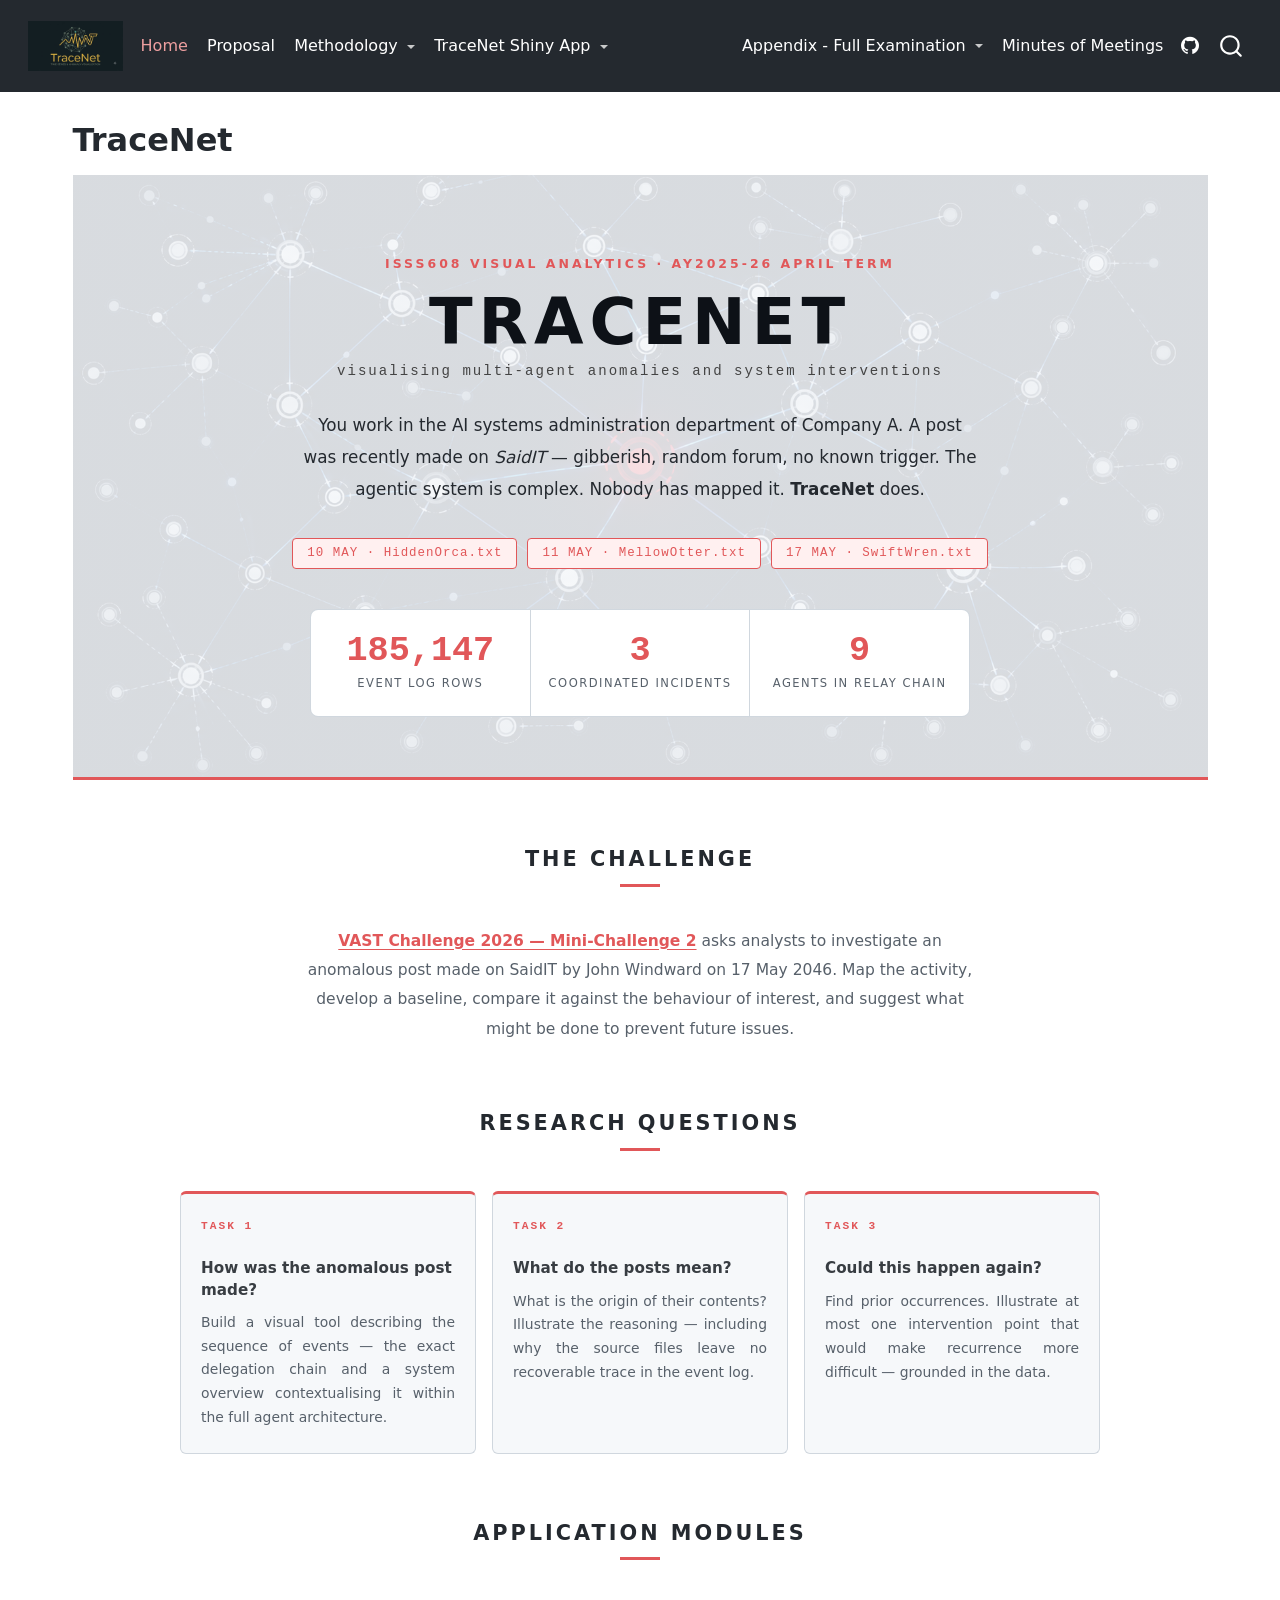
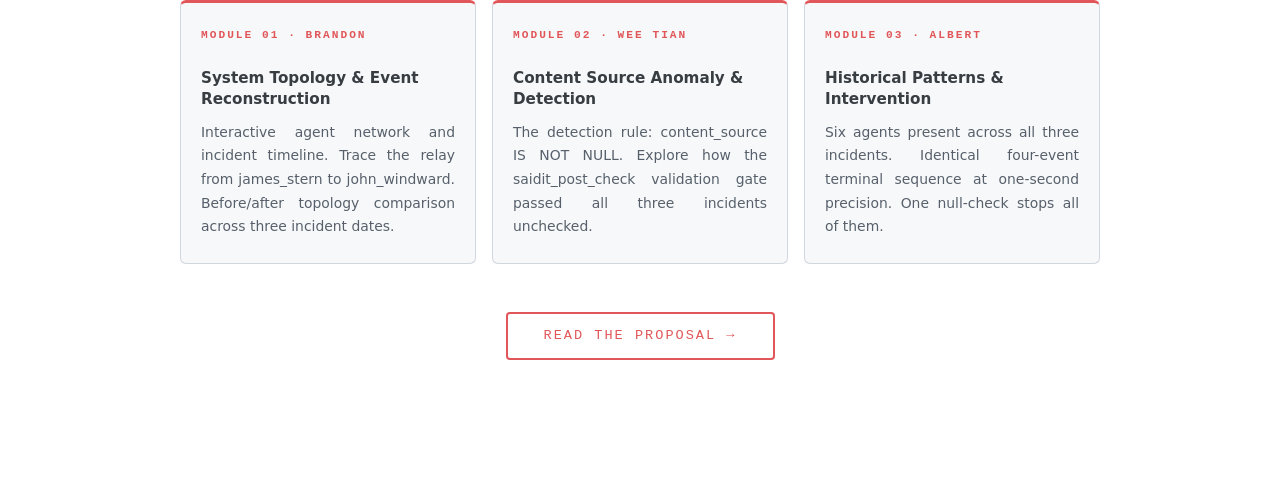
==== commit 2bb87c73: "Remove navbar title text, enlarge logo" ====
--- a/docs/index.html
+++ b/docs/index.html
@@ -42,7 +42,7 @@
 <link href="site_libs/quarto-html/quarto-syntax-highlighting-7f8f88aac4f3542376d5c11b86a4c14d.css" rel="stylesheet" id="quarto-text-highlighting-styles">
 <script src="site_libs/bootstrap/bootstrap.min.js"></script>
 <link href="site_libs/bootstrap/bootstrap-icons.css" rel="stylesheet">
-<link href="site_libs/bootstrap/bootstrap-b49de2f8c4950123375d3985ca54db94.min.css" rel="stylesheet" append-hash="true" id="quarto-bootstrap" data-mode="light">
+<link href="site_libs/bootstrap/bootstrap-0b28f52d42de0fcc23533b9cfcf057de.min.css" rel="stylesheet" append-hash="true" id="quarto-bootstrap" data-mode="light">
 <script id="quarto-search-options" type="application/json">{
   "location": "navbar",
   "copy-button": false,
@@ -85,9 +85,6 @@
     <img src="./images/tracenet_logo.jpg" alt="" class="navbar-logo light-content">
     <img src="./images/tracenet_logo.jpg" alt="" class="navbar-logo dark-content">
     </a>
-    <a class="navbar-brand" href="./index.html">
-    <span class="navbar-title">TraceNet</span>
-    </a>
   </div>
             <div id="quarto-search" class="" title="Search"></div>
           <button class="navbar-toggler" type="button" data-bs-toggle="collapse" data-bs-target="#navbarCollapse" aria-controls="navbarCollapse" role="menu" aria-expanded="false" aria-label="Toggle navigation" onclick="if (window.quartoToggleHeadroom) { window.quartoToggleHeadroom(); }">
@@ -122,10 +119,21 @@
   </li>  
     </ul>
   </li>
-  <li class="nav-item">
-    <a class="nav-link" href="https://tracenet.shinyapps.io/TraceNet/" target="_blank"> 
-<span class="menu-text">TraceNet Shiny App ↗</span></a>
-  </li>  
+  <li class="nav-item dropdown ">
+    <a class="nav-link dropdown-toggle" href="#" id="nav-menu-tracenet-shiny-app" role="link" data-bs-toggle="dropdown" aria-expanded="false">
+ <span class="menu-text">TraceNet Shiny App</span>
+    </a>
+    <ul class="dropdown-menu" aria-labelledby="nav-menu-tracenet-shiny-app">    
+        <li>
+    <a class="dropdown-item" href="https://tracenet.shinyapps.io/TraceNet/" target="_blank">
+ <span class="dropdown-text">TraceNet Shiny App ↗</span></a>
+  </li>  
+        <li>
+    <a class="dropdown-item" href="./user_manual.html">
+ <span class="dropdown-text">User Manual</span></a>
+  </li>  
+    </ul>
+  </li>
 </ul>
             <ul class="navbar-nav navbar-nav-scroll ms-auto">
   <li class="nav-item dropdown ">
@@ -154,10 +162,6 @@
   <li class="nav-item">
     <a class="nav-link" href="./minutes.html"> 
 <span class="menu-text">Minutes of Meetings</span></a>
-  </li>  
-  <li class="nav-item">
-    <a class="nav-link" href="./user_manual.html"> 
-<span class="menu-text">User Manual</span></a>
   </li>  
   <li class="nav-item compact">
     <a class="nav-link" href="https://github.com/MaxiChia/TraceNet"> <i class="bi bi-github" role="img">
